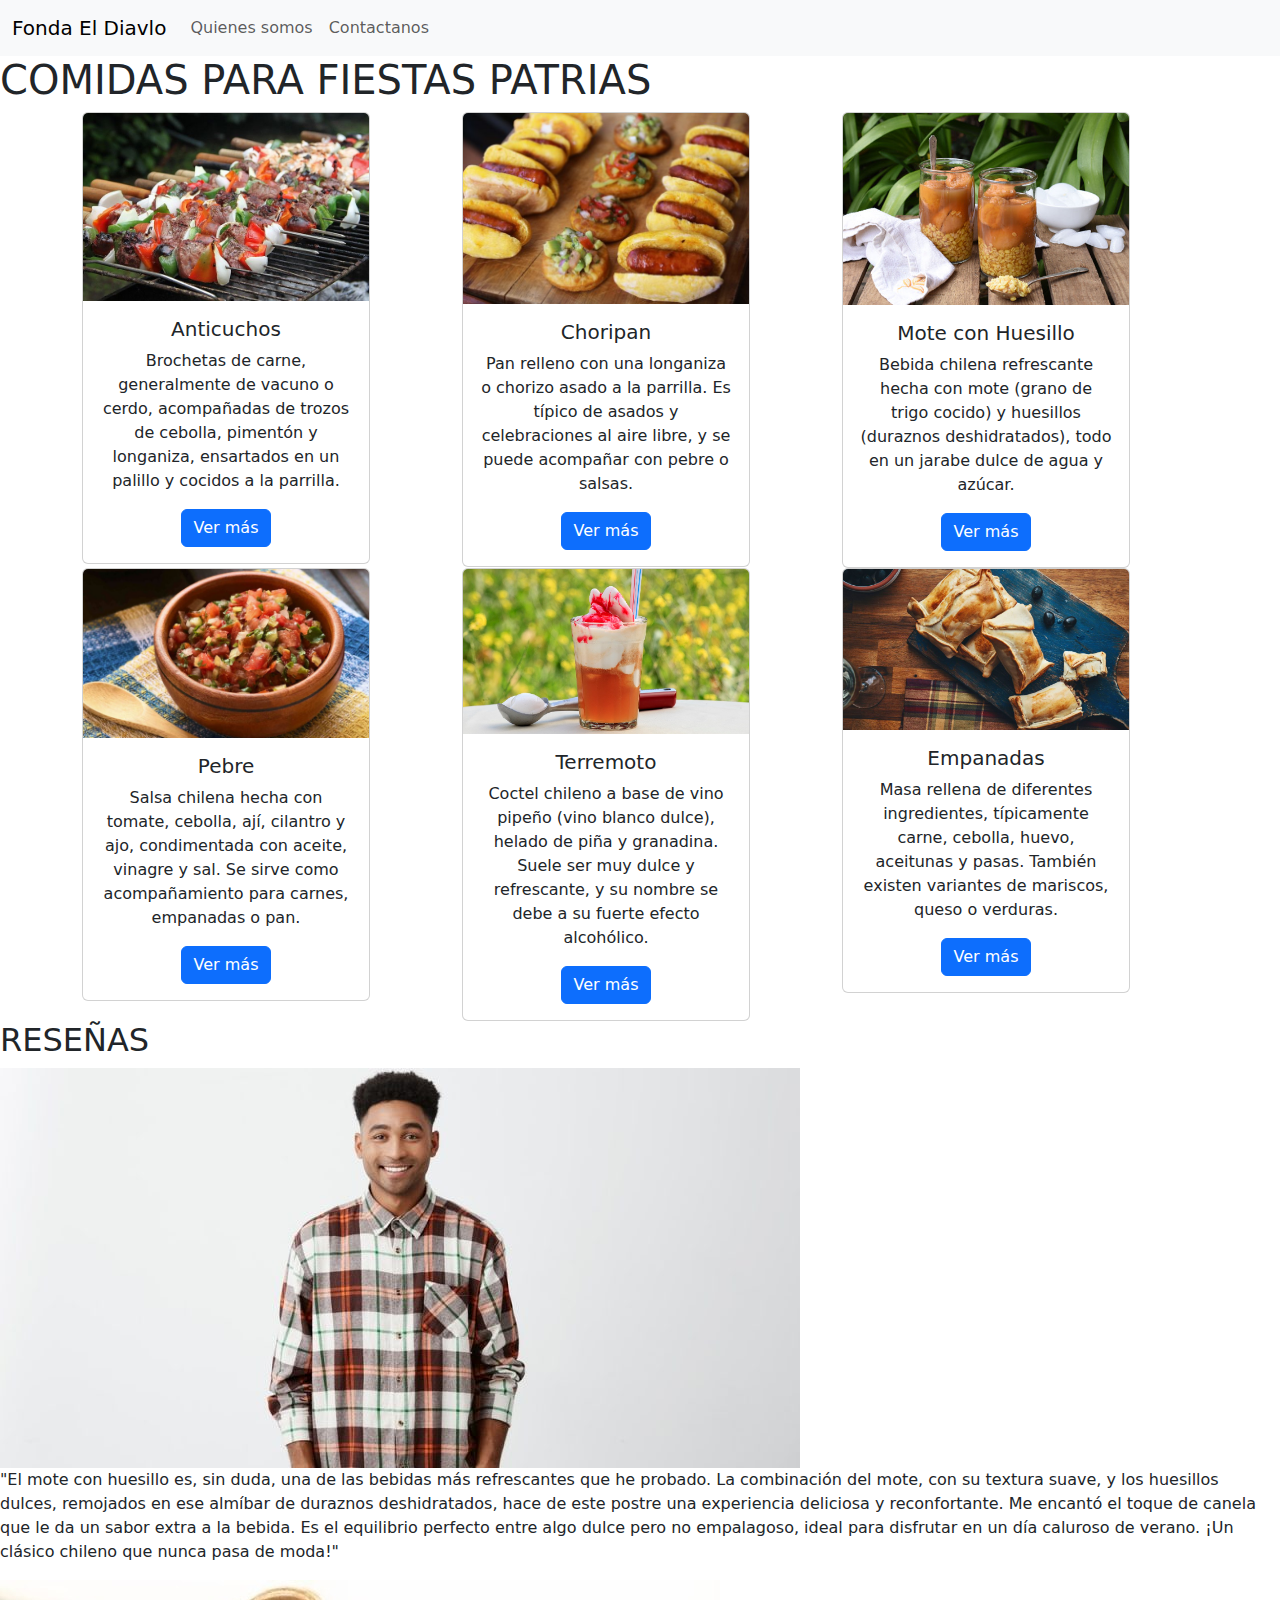
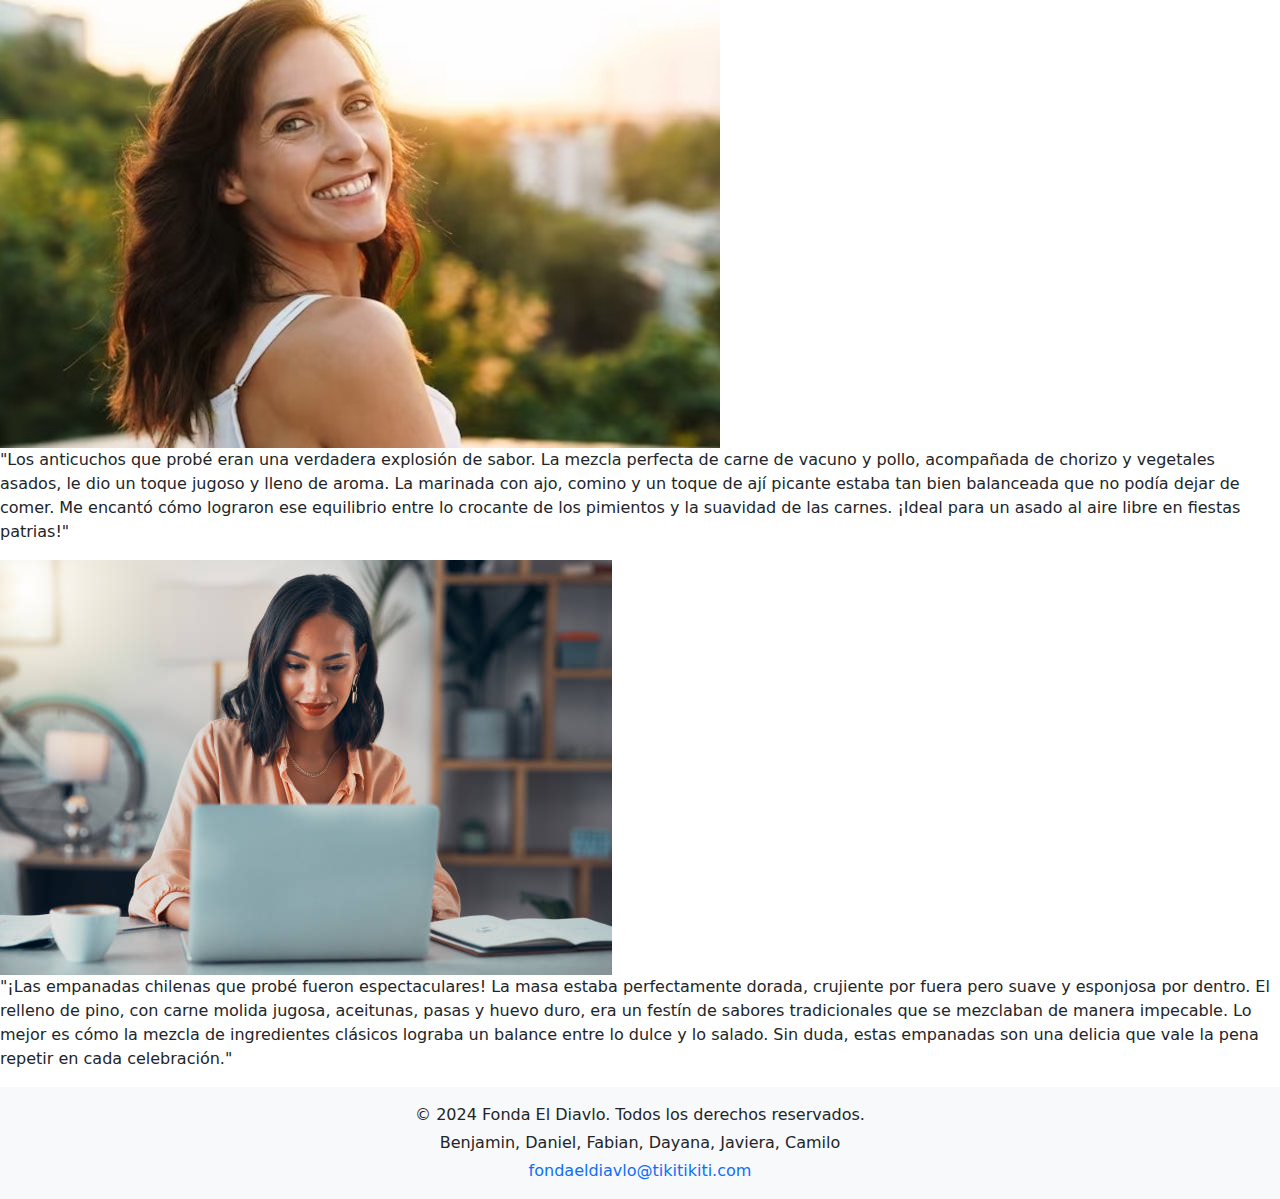
==== pages/index.html @ 04cc39ce "commit fabi Merge branch 'main' of https://github.com/fabianvenegas/NOMBRE-DE-PRUEBA" ====
<!DOCTYPE html>
<html lang="en">

<head>
    <meta charset="UTF-8">
    <meta name="viewport" content="width=device-width, initial-scale=1.0">
    
    <title>Fonda El Diavlo</title>
    <link rel="icon" href="../img/favicon-chile.jpg" type="image/x-icon">
    <link href="https://cdn.jsdelivr.net/npm/bootstrap@5.3.3/dist/css/bootstrap.min.css" rel="stylesheet" integrity="sha384-QWTKZyjpPEjISv5WaRU9OFeRpok6YctnYmDr5pNlyT2bRjXh0JMhjY6hW+ALEwIH" crossorigin="anonymous">
</head>

<body>
    <div id="header"></div>
    <main>
    <h1>COMIDAS PARA FIESTAS PATRIAS</h1>
    <div class="container text-center">
    <div class="row">
        <div class="col">
            <div class="card" style="width: 18rem;">
                <img src="../img/Receta-anticuchos.jpg" class="card-img-top" alt="...">
                <div class="card-body">
                  <h5 class="card-title">Anticuchos</h5>
                  <p class="card-text">Brochetas de carne, generalmente de vacuno o cerdo, acompañadas de trozos de cebolla, pimentón y longaniza, ensartados en un palillo y cocidos a la parrilla.</p>
                  <a href="#" class="btn btn-primary">Ver más</a>
                </div>
              </div>
        </div>
        <div class="col">
            <div class="card" style="width: 18rem;">
                <img src="../img/receta-choripan.jpg" class="card-img-top" alt="...">
                <div class="card-body">
                  <h5 class="card-title">Choripan</h5>
                  <p class="card-text">Pan relleno con una longaniza o chorizo asado a la parrilla. Es típico de asados y celebraciones al aire libre, y se puede acompañar con pebre o salsas.</p>
                  <a href="#" class="btn btn-primary">Ver más</a>
                </div>
              </div>
        </div>
        <div class="col">
            <div class="card" style="width: 18rem;">
                <img src="../img/receta-mote.jpg" class="card-img-top" alt="...">
                <div class="card-body">
                  <h5 class="card-title">Mote con Huesillo</h5>
                  <p class="card-text">Bebida chilena refrescante hecha con mote (grano de trigo cocido) y huesillos (duraznos deshidratados), todo en un jarabe dulce de agua y azúcar.</p>
                  <a href="#" class="btn btn-primary">Ver más</a>
                </div>
              </div>
        </div>
      </div>
    <div class="row">
        <div class="col">
            <div class="card" style="width: 18rem;">
                <img src="../img/receta-pebre.png" class="card-img-top" alt="...">
                <div class="card-body">
                  <h5 class="card-title">Pebre</h5>
                  <p class="card-text">Salsa chilena hecha con tomate, cebolla, ají, cilantro y ajo, condimentada con aceite, vinagre y sal. Se sirve como acompañamiento para carnes, empanadas o pan.</p>
                  <a href="#" class="btn btn-primary">Ver más</a>
                </div>
              </div>
        </div>
        <div class="col">
            <div class="card" style="width: 18rem;">
                <img src="../img/receta-terremoto.jpg" class="card-img-top" alt="...">
                <div class="card-body">
                  <h5 class="card-title">Terremoto</h5>
                  <p class="card-text">Coctel chileno a base de vino pipeño (vino blanco dulce), helado de piña y granadina. Suele ser muy dulce y refrescante, y su nombre se debe a su fuerte efecto alcohólico.</p>
                  <a href="#" class="btn btn-primary">Ver más</a>
                </div>
              </div>
        </div>
        <div class="col">
            <div class="card" style="width: 18rem;">
                <img src="../img/receta-empanadas.jpg" class="card-img-top" alt="...">
                <div class="card-body">
                  <h5 class="card-title">Empanadas</h5>
                  <p class="card-text">Masa rellena de diferentes ingredientes, típicamente carne, cebolla, huevo, aceitunas y pasas. También existen variantes de mariscos, queso o verduras.</p>
                  <a href="#" class="btn btn-primary">Ver más</a>
                </div>
              </div>
        </div>
      </div>
    </div>
    <h2>RESEÑAS</h2>
    <section class="resenas">
        <div class="resena-cliente">
            <div class="foto-cliente">
                <img src="../img/persona-1.jpg" alt="foto de alguien">
            </div>
            <div class="texto-cliente">
                <p>"El mote con huesillo es, sin duda, una de las bebidas más refrescantes que he probado. La combinación del mote, con su textura suave, y los huesillos dulces, remojados en ese almíbar de duraznos deshidratados, hace de este postre una experiencia deliciosa y reconfortante. Me encantó el toque de canela que le da un sabor extra a la bebida. Es el equilibrio perfecto entre algo dulce pero no empalagoso, ideal para disfrutar en un día caluroso de verano. ¡Un clásico chileno que nunca pasa de moda!"</p>
            </div>
        </div>
        <div class="resena-cliente">
            <div class="foto-cliente"><img src="../img/persona-2.jpg" alt="foto de alguien"></div>
            <div class="texto-cliente">
                <p>"Los anticuchos que probé eran una verdadera explosión de sabor. La mezcla perfecta de carne de vacuno y pollo, acompañada de chorizo y vegetales asados, le dio un toque jugoso y lleno de aroma. La marinada con ajo, comino y un toque de ají picante estaba tan bien balanceada que no podía dejar de comer. Me encantó cómo lograron ese equilibrio entre lo crocante de los pimientos y la suavidad de las carnes. ¡Ideal para un asado al aire libre en fiestas patrias!"</p>
            </div>
        </div>
        <div class="resena-cliente">
            <div class="foto-cliente"><img src="../img/persona-3.jpg" alt="foto de alguien"></div>
            <div class="texto-cliente">
                <p>"¡Las empanadas chilenas que probé fueron espectaculares! La masa estaba perfectamente dorada, crujiente por fuera pero suave y esponjosa por dentro. El relleno de pino, con carne molida jugosa, aceitunas, pasas y huevo duro, era un festín de sabores tradicionales que se mezclaban de manera impecable. Lo mejor es cómo la mezcla de ingredientes clásicos lograba un balance entre lo dulce y lo salado. Sin duda, estas empanadas son una delicia que vale la pena repetir en cada celebración."</p>
            </div>
        </div>


    </section>
    </main>
    <div id="footer"></div>
    <script src="../js/components.js"></script>
    <script src="../js/script.js"></script>
    <script src="https://cdn.jsdelivr.net/npm/bootstrap@5.3.3/dist/js/bootstrap.bundle.min.js" integrity="sha384-YvpcrYf0tY3lHB60NNkmXc5s9fDVZLESaAA55NDzOxhy9GkcIdslK1eN7N6jIeHz" crossorigin="anonymous"></script>
</body>

</html>
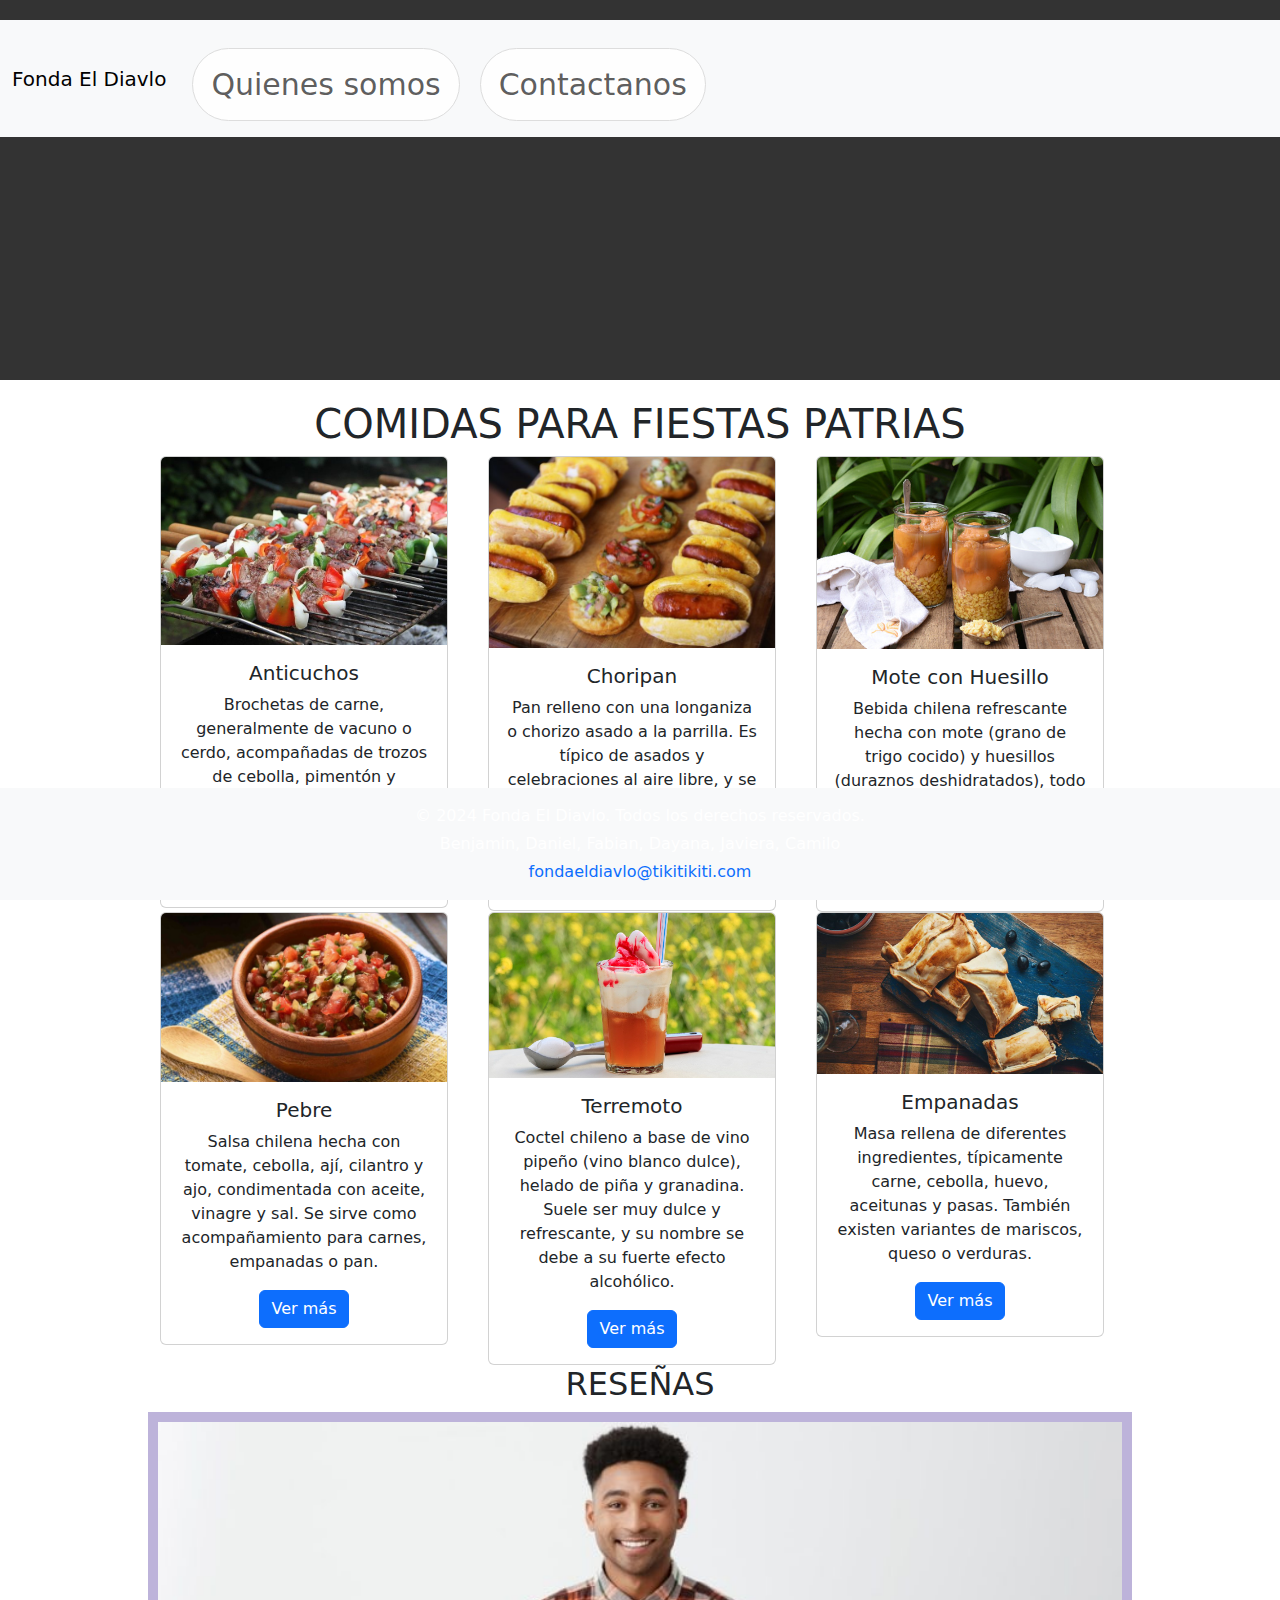
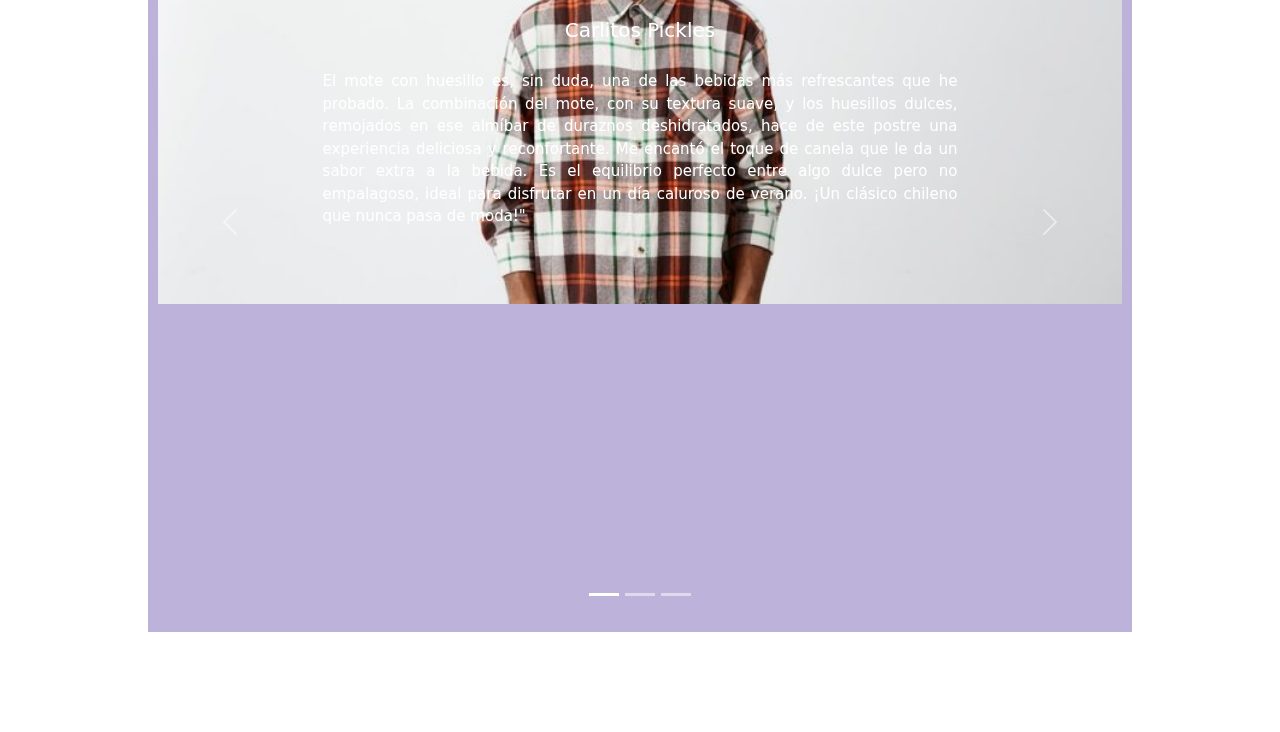
==== commit 736d015e: "se agrega carusel" ====
--- a/pages/index.html
+++ b/pages/index.html
@@ -4,7 +4,7 @@
 <head>
     <meta charset="UTF-8">
     <meta name="viewport" content="width=device-width, initial-scale=1.0">
-    
+    <link rel="stylesheet" href="../css/styles.css">
     <title>Fonda El Diavlo</title>
     <link rel="icon" href="../img/favicon-chile.jpg" type="image/x-icon">
     <link href="https://cdn.jsdelivr.net/npm/bootstrap@5.3.3/dist/css/bootstrap.min.css" rel="stylesheet" integrity="sha384-QWTKZyjpPEjISv5WaRU9OFeRpok6YctnYmDr5pNlyT2bRjXh0JMhjY6hW+ALEwIH" crossorigin="anonymous">
@@ -82,29 +82,45 @@
     </div>
     <h2>RESEÑAS</h2>
     <section class="resenas">
-        <div class="resena-cliente">
-            <div class="foto-cliente">
-                <img src="../img/persona-1.jpg" alt="foto de alguien">
+        <div id="carouselExampleCaptions" class="carousel slide">
+            <div class="carousel-indicators">
+              <button type="button" data-bs-target="#carouselExampleCaptions" data-bs-slide-to="0" class="active" aria-current="true" aria-label="Slide 1"></button>
+              <button type="button" data-bs-target="#carouselExampleCaptions" data-bs-slide-to="1" aria-label="Slide 2"></button>
+              <button type="button" data-bs-target="#carouselExampleCaptions" data-bs-slide-to="2" aria-label="Slide 3"></button>
             </div>
-            <div class="texto-cliente">
-                <p>"El mote con huesillo es, sin duda, una de las bebidas más refrescantes que he probado. La combinación del mote, con su textura suave, y los huesillos dulces, remojados en ese almíbar de duraznos deshidratados, hace de este postre una experiencia deliciosa y reconfortante. Me encantó el toque de canela que le da un sabor extra a la bebida. Es el equilibrio perfecto entre algo dulce pero no empalagoso, ideal para disfrutar en un día caluroso de verano. ¡Un clásico chileno que nunca pasa de moda!"</p>
+            <div class="carousel-inner">
+              <div class="carousel-item active">
+                <img src="../img/persona-1.jpg" class="d-block w-100" alt="...">
+                <div class="carousel-caption d-none d-md-block">
+                  <h5>Carlitos Pickles</h5>
+                  <p>El mote con huesillo es, sin duda, una de las bebidas más refrescantes que he probado. La combinación del mote, con su textura suave, y los huesillos dulces, remojados en ese almíbar de duraznos deshidratados, hace de este postre una experiencia deliciosa y reconfortante. Me encantó el toque de canela que le da un sabor extra a la bebida. Es el equilibrio perfecto entre algo dulce pero no empalagoso, ideal para disfrutar en un día caluroso de verano. ¡Un clásico chileno que nunca pasa de moda!"</p>
+                </div>
+              </div>
+              <div class="carousel-item">
+                <img src="../img/persona-2.jpg" class="d-block w-100" alt="...">
+                <div class="carousel-caption d-none d-md-block">
+                  <h5>Carlita</h5>
+                  <p>"Los anticuchos que probé eran una verdadera explosión de sabor. La mezcla perfecta de carne de vacuno y pollo, acompañada de chorizo y vegetales asados, le dio un toque jugoso y lleno de aroma. La marinada con ajo, comino y un toque de ají picante estaba tan bien balanceada que no podía dejar de comer. Me encantó cómo lograron ese equilibrio entre lo crocante de los pimientos y la suavidad de las carnes. ¡Ideal para un asado al aire libre en fiestas patrias!"</p>
+                </div>
+              </div>
+              <div class="carousel-item">
+                <img src="../img/persona-3.jpg" class="d-block w-100" alt="...">
+                <div class="carousel-caption d-none d-md-block">
+                  <h5>Katiuska</h5>
+                  <p>"¡Las empanadas chilenas que probé fueron espectaculares! La masa estaba perfectamente dorada, crujiente por fuera pero suave y esponjosa por dentro. El relleno de pino, con carne molida jugosa, aceitunas, pasas y huevo duro, era un festín de sabores tradicionales que se mezclaban de manera impecable. Lo mejor es cómo la mezcla de ingredientes clásicos lograba un balance entre lo dulce y lo salado. Sin duda, estas empanadas son una delicia que vale la pena repetir en cada celebración."</p>
+                </div>
+              </div>
             </div>
-        </div>
-        <div class="resena-cliente">
-            <div class="foto-cliente"><img src="../img/persona-2.jpg" alt="foto de alguien"></div>
-            <div class="texto-cliente">
-                <p>"Los anticuchos que probé eran una verdadera explosión de sabor. La mezcla perfecta de carne de vacuno y pollo, acompañada de chorizo y vegetales asados, le dio un toque jugoso y lleno de aroma. La marinada con ajo, comino y un toque de ají picante estaba tan bien balanceada que no podía dejar de comer. Me encantó cómo lograron ese equilibrio entre lo crocante de los pimientos y la suavidad de las carnes. ¡Ideal para un asado al aire libre en fiestas patrias!"</p>
-            </div>
-        </div>
-        <div class="resena-cliente">
-            <div class="foto-cliente"><img src="../img/persona-3.jpg" alt="foto de alguien"></div>
-            <div class="texto-cliente">
-                <p>"¡Las empanadas chilenas que probé fueron espectaculares! La masa estaba perfectamente dorada, crujiente por fuera pero suave y esponjosa por dentro. El relleno de pino, con carne molida jugosa, aceitunas, pasas y huevo duro, era un festín de sabores tradicionales que se mezclaban de manera impecable. Lo mejor es cómo la mezcla de ingredientes clásicos lograba un balance entre lo dulce y lo salado. Sin duda, estas empanadas son una delicia que vale la pena repetir en cada celebración."</p>
-            </div>
-        </div>
-
-
-    </section>
+            <button class="carousel-control-prev" type="button" data-bs-target="#carouselExampleCaptions" data-bs-slide="prev">
+              <span class="carousel-control-prev-icon" aria-hidden="true"></span>
+              <span class="visually-hidden">Previous</span>
+            </button>
+            <button class="carousel-control-next" type="button" data-bs-target="#carouselExampleCaptions" data-bs-slide="next">
+              <span class="carousel-control-next-icon" aria-hidden="true"></span>
+              <span class="visually-hidden">Next</span>
+            </button>
+          </div>
+        </section>
     </main>
     <div id="footer"></div>
     <script src="../js/components.js"></script>
--- a/css/styles.css
+++ b/css/styles.css
@@ -0,0 +1,274 @@
+body {
+  font-family: Arial, sans-serif;
+  margin: 0;
+  padding: 0;
+}
+
+header {
+  text-align: center;
+  padding: 50px 0;
+  background-image: url('https://radio.uchile.cl/wp-content/uploads/2021/08/0858deef-fonda-parque-ohiggins-aton.jpg');
+  background-size: cover;
+  background-position: top;
+  color: #fff;
+  height: 40vh;
+  overflow: hidden;
+}
+
+#cta h1 {
+  font-size: 4em;
+  margin: 0;
+  margin-top: 10px;
+  text-shadow: 2px 2px 2px #00000072;
+}
+
+#cta h1 span {
+  color: #007BFF;
+}
+
+section {
+  padding: 10px 10px;
+  text-align: center;
+}
+
+button {
+  padding: 10px 20px;
+  font-size: 1em;
+  background-color: #007BFF;
+  color: #fff;
+  border: none;
+  cursor: pointer;
+}
+
+section#form {
+  background-color: #6abae2b4;
+}
+
+form {
+  margin: 0 auto;
+  max-width: 350px;
+  text-align: left;
+  margin-bottom: 100px;
+}
+
+form label {
+  display: block;
+  margin-bottom: 5px;
+}
+
+form input,
+form textarea {
+  width: 100%;
+  padding: 10px;
+  margin-bottom: 10px;
+  border: 4px solid #ccc;
+  border-radius: 5px;
+}
+
+form button {
+  width: 50%;
+  margin-left: 25%;
+}
+
+footer {
+  text-align: center;
+  background-color: #5c1717;
+  color: #fff;
+  padding: 10px 0;
+  position: fixed;
+  bottom: 0;
+  width: 100%;
+}
+
+h2 {
+  color: brown;
+}
+
+/* ESTILOS DE PA PAGINA PRINCIPAL */
+h1 , h2 {
+  margin: 30px;
+  text-align: center;
+}
+
+
+
+
+.recetas button {
+	box-shadow: 0px 0px 0px 2px #9fb4f2;
+	background:linear-gradient(to bottom, #7892c2 5%, #476e9e 100%);
+	background-color:#7892c2;
+	border-radius:10px;
+	border:1px solid #4e6096;
+	display:inline-block;
+	cursor:pointer;
+	color:#ffffff;
+	font-family:Arial;
+	font-size:19px;
+	padding:12px 37px;
+	text-decoration:none;
+	text-shadow:0px 1px 0px #283966;
+  margin: 30px;
+}
+.recetas button:hover {
+	background:linear-gradient(to bottom, #476e9e 5%, #7892c2 100%);
+	background-color:#476e9e;
+}
+.recetas button:active {
+	position:relative;
+	top:1px;
+}
+.recetas button:hover {
+  background-color: rgb(104, 121, 218);
+}
+/* ESTILOS RESEÑAS */
+.resenas{
+  display: flexbox;
+  flex-direction: column;
+  margin: 0 auto;
+  width: 100%;
+}
+.resena-cliente{
+  display: flex;
+  align-items: center;
+  background-color: rgb(245, 245, 245);
+  margin: 40px;
+  border-radius: 30px;
+}
+.foto-cliente img{
+  width: 150px;
+  height: 150px;
+  border-radius: 50%;
+  margin: 20px;
+  object-fit: cover;
+  object-position: center;
+}
+section {
+  background-color: rgba(37, 3, 131, 0.3)
+
+}
+section p {
+  font-size: 15px;
+  padding: 20px;
+  text-align: justify;
+}
+
+
+html, body {
+  font-family: Arial, Helvetica, sans-serif;
+}
+
+header {
+  background-color: #333;
+  color: #fff;
+  padding: 10px 0;
+}
+
+nav ul {
+  margin-top: 12px;
+    padding: 8px 16px;
+    display: flex; 
+    justify-content: center; 
+    list-style-type: none; 
+
+}
+
+nav ul li {
+  margin: 0 10px; 
+  border-radius: 50px; 
+  padding: 5px 10px; 
+  background-color: rgba(255, 255, 255, .8);
+  font-size: 30px; 
+  cursor: pointer;
+  
+}
+
+nav ul li a {
+  text-decoration: none;
+  font-size: 30px;
+  transition: color 0.3s ease;
+  font-weight: 200;
+  color: black;
+}
+
+nav ul li a:hover {
+  color: #f20a0a;
+}
+
+#header {
+  background-color: #333;
+  color: #fff;
+  padding: 10px 0;
+  text-align: center;
+}
+
+#header h1 {
+  margin: 0;
+}
+
+main {
+  padding: 20px;
+  max-width: 80%;
+  margin: 0 auto;
+  padding-bottom: 100px;
+}
+
+h1, h2 {
+  color: #333;
+}
+
+h1 {
+  font-size: 2em;
+  margin-bottom: 20px;
+}
+
+h2 {
+  font-size: 1.5em;
+  margin-bottom: 15px;
+}
+
+p {
+  margin-bottom: 20px;
+}
+
+ul {
+  list-style: none;
+  padding-left: 0;
+}
+
+ul li {
+  background-color: #f4f4f4;
+  border: 1px solid #ddd;
+  margin-bottom: 10px;
+  padding: 10px;
+}
+
+#footer {
+  background-color: #333;
+  color: #fff;
+  padding: 10px 0;
+  text-align: center;
+  position: fixed;
+  width: 100%;
+  bottom: 0;
+  height: 30px;
+}
+
+#footer p {
+  margin: 0;
+}
+
+#container-header {
+  background: url('/NOMBRE-DE-PRUEBA/img/header-img.jpg') no-repeat top center;
+  width: 100%;
+  height: 250px;
+}
+.card {
+  height: 500px;
+}
+.carousel-inner {
+  height: 800px;
+}
+.item,img {
+  height: 100% !important;
+  width: 100% !important;
+}
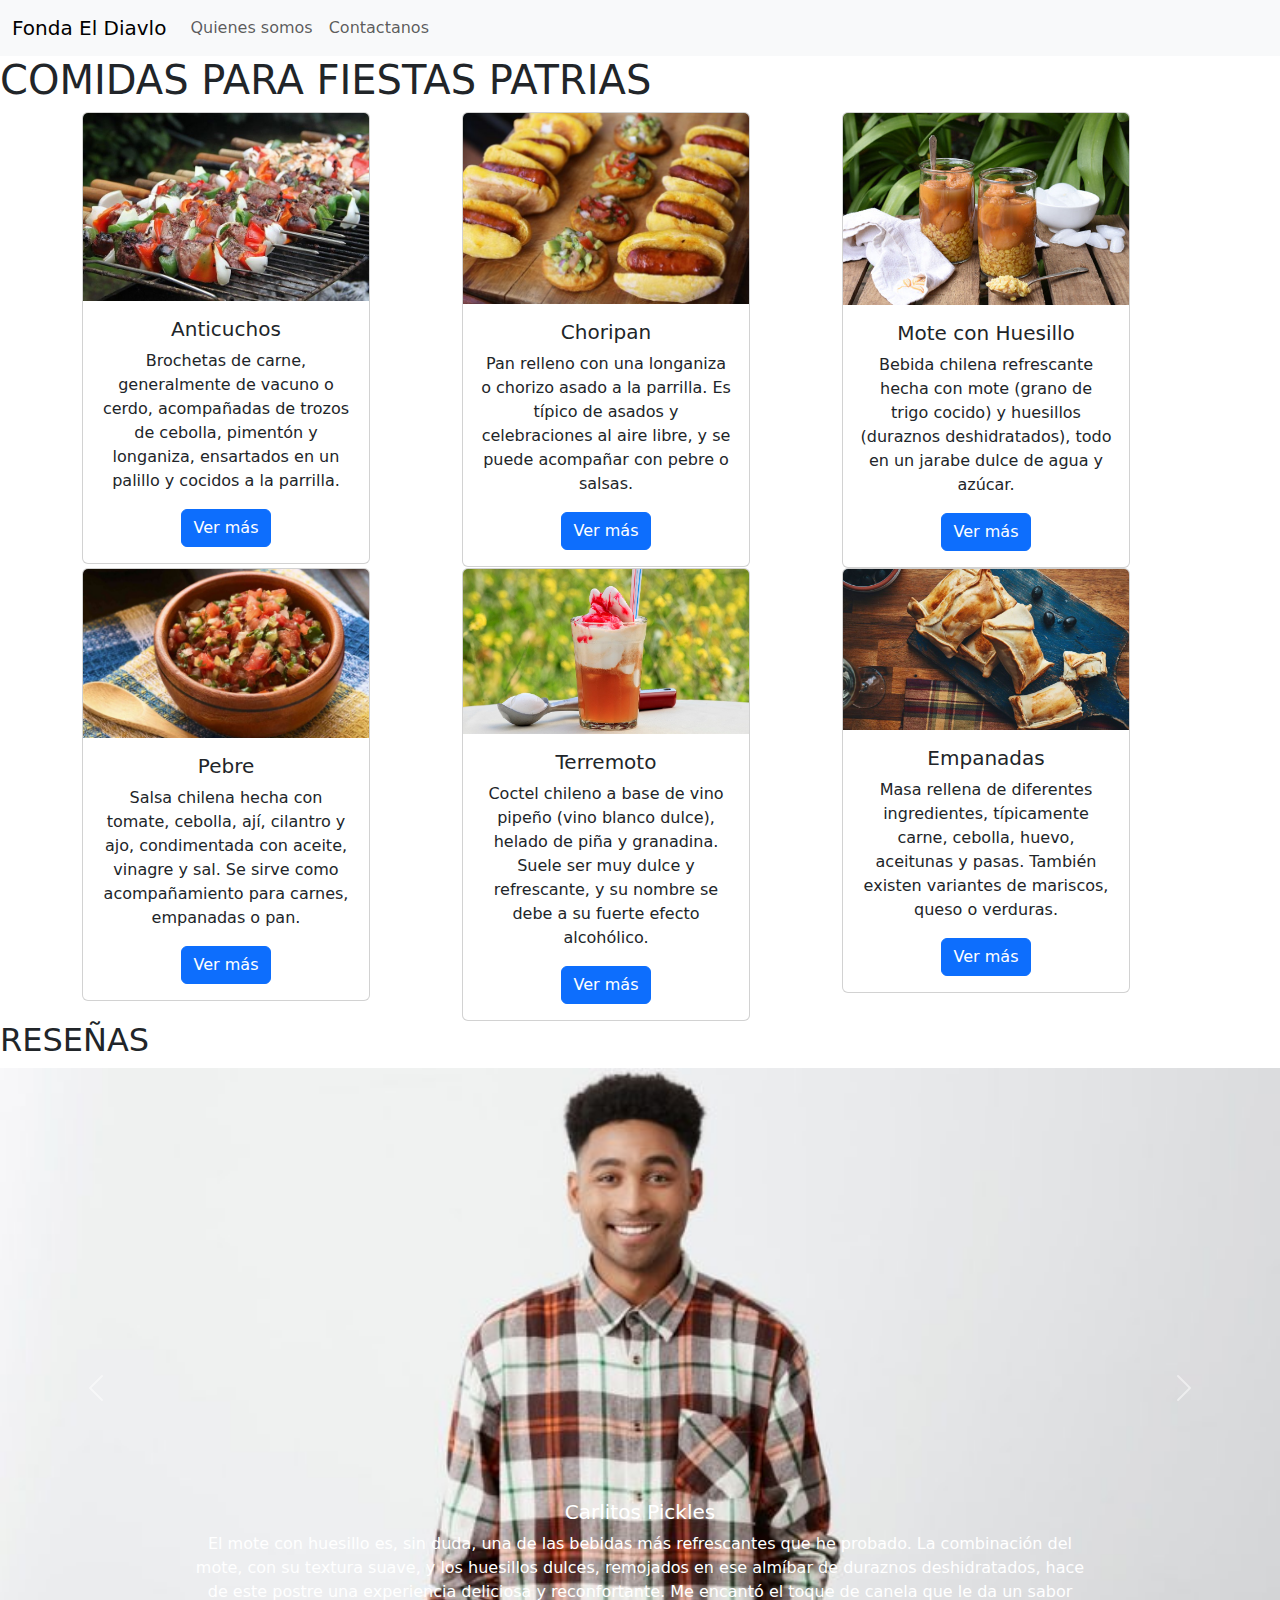
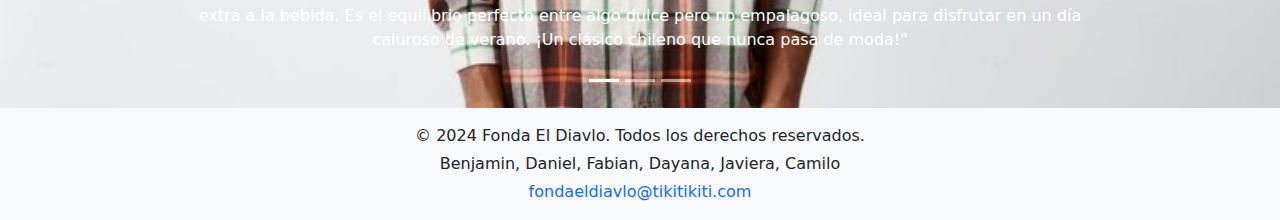
==== commit e336b006: "Merge branch 'main' of https://github.com/fabianvenegas/NOMBRE-DE-PRUEBA" ====
--- a/pages/index.html
+++ b/pages/index.html
@@ -4,7 +4,7 @@
 <head>
     <meta charset="UTF-8">
     <meta name="viewport" content="width=device-width, initial-scale=1.0">
-    <link rel="stylesheet" href="../css/styles.css">
+    
     <title>Fonda El Diavlo</title>
     <link rel="icon" href="../img/favicon-chile.jpg" type="image/x-icon">
     <link href="https://cdn.jsdelivr.net/npm/bootstrap@5.3.3/dist/css/bootstrap.min.css" rel="stylesheet" integrity="sha384-QWTKZyjpPEjISv5WaRU9OFeRpok6YctnYmDr5pNlyT2bRjXh0JMhjY6hW+ALEwIH" crossorigin="anonymous">
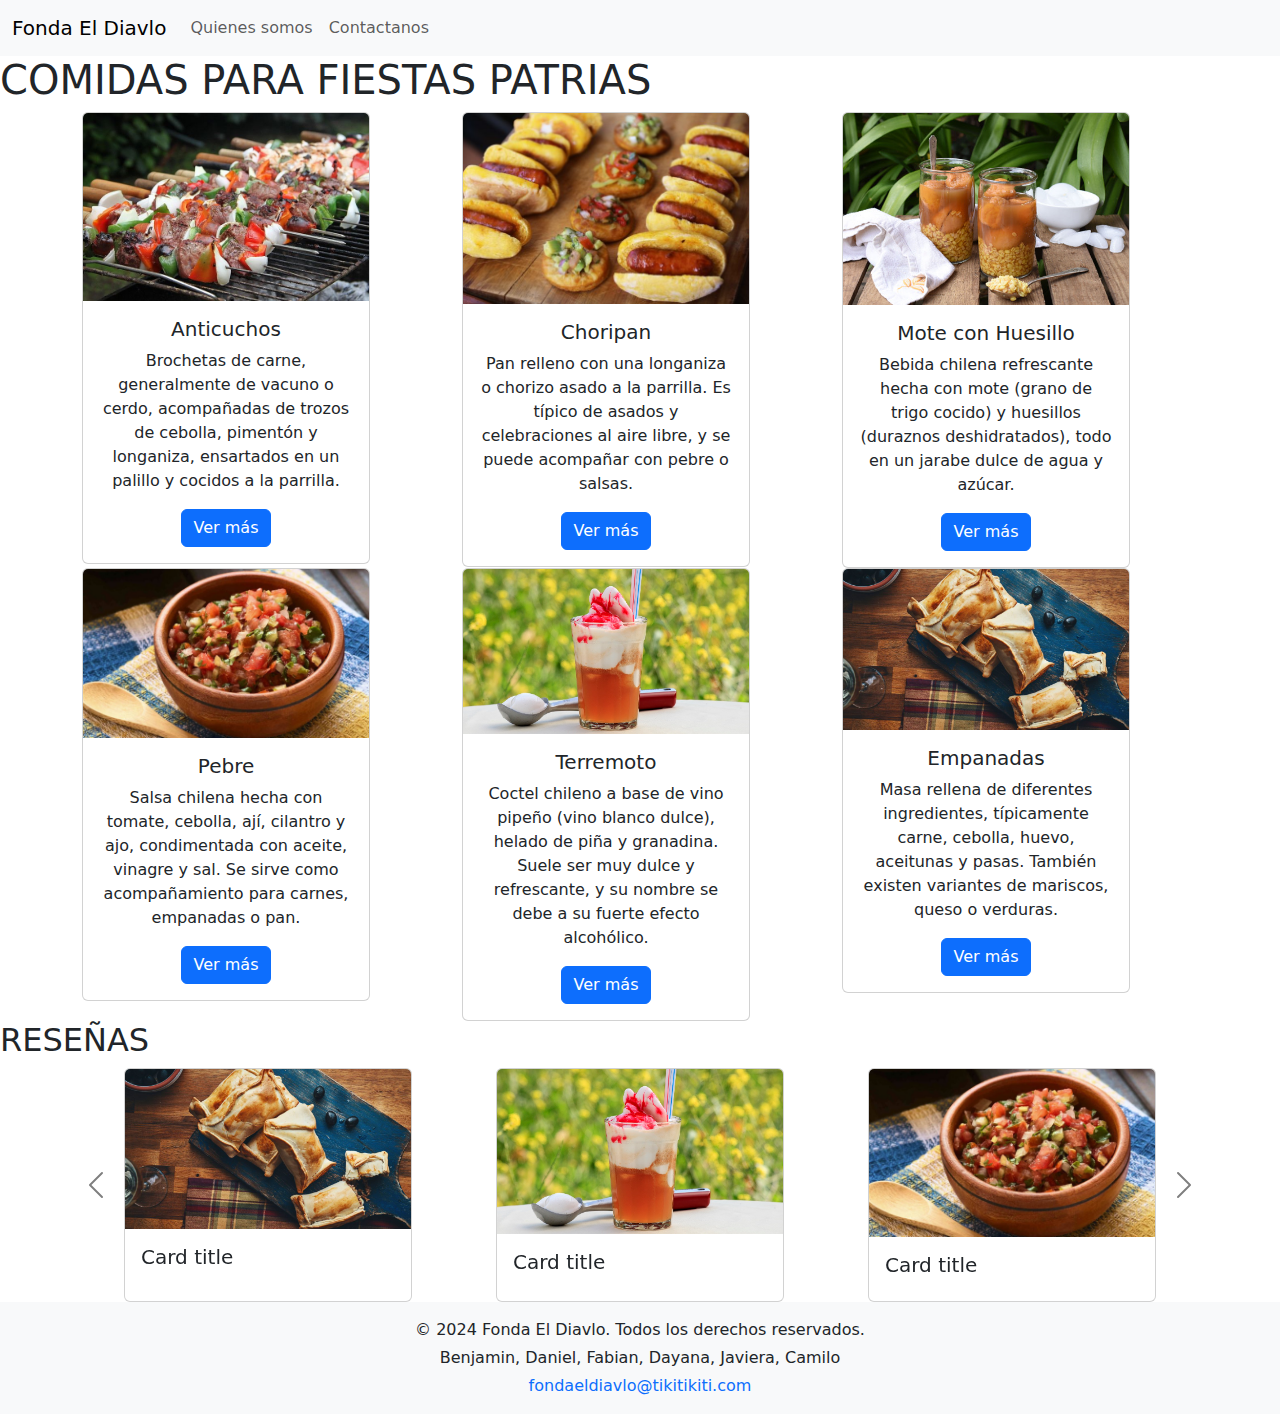
==== commit 46a2fdf5: "carrusel reseñas html" ====
--- a/pages/index.html
+++ b/pages/index.html
@@ -81,7 +81,91 @@
       </div>
     </div>
     <h2>RESEÑAS</h2>
-    <section class="resenas">
+    <div id="carouselExampleControls" class="carousel carousel-dark slide" data-bs-ride="carousel">
+        <div class="carousel-inner">
+          <div class="carousel-item active">
+            <div class="card-wrapper container-sm d-flex  justify-content-around">
+            <div class="card  " style="width: 18rem;">
+        <img src="../img/receta-empanadas.jpg" class="card-img-top" alt="...">
+        <div class="card-body">
+          <h5 class="card-title">Card title</h5>
+          
+        </div>
+      </div><div class="card" style="width: 18rem;">
+        <img src="../img/receta-terremoto.jpg" class="card-img-top" alt="...">
+        <div class="card-body">
+          <h5 class="card-title">Card title</h5>
+          
+        </div>
+              </div>
+              <div class="card" style="width: 18rem;">
+        <img src="../img/receta-pebre.png" class="card-img-top" alt="...">
+        <div class="card-body">
+          <h5 class="card-title">Card title</h5>
+          
+        </div>
+      </div>
+      </div>
+          </div>
+          <div class="carousel-item">
+            <div class="card-wrapper container-sm d-flex   justify-content-around">
+            <div class="card  " style="width: 18rem;">
+        <img src="../img/receta-mote.jpg" class="card-img-top" alt="...">
+        <div class="card-body">
+          <h5 class="card-title">Card title</h5>
+          
+        </div>
+      </div><div class="card" style="width: 18rem;">
+        <img src="../img/receta-choripan.jpg" class="card-img-top" alt="...">
+        <div class="card-body">
+          <h5 class="card-title">Card title</h5>
+          
+        </div>
+              </div>
+              <div class="card" style="width: 18rem;">
+        <img src="../img/Receta-anticuchos.jpg" class="card-img-top" alt="...">
+        <div class="card-body">
+          <h5 class="card-title">Card title</h5>
+          
+        </div>
+      </div>
+          </div>
+          </div>
+          <div class="carousel-item">
+            <div class="card-wrapper container-sm d-flex  justify-content-around">
+            <div class="card " style="width: 18rem;">
+        <img src="../img/persona-1.jpg" class="card-img-top foto-cliente" alt="...">
+        <div class="card-body">
+          <h5 class="card-title">Card title</h5>
+          
+        </div>
+      </div>
+              <div class="card" style="width: 18rem;">
+        <img src="../img/persona-2.jpg" class="card-img-top" alt="...">
+        <div class="card-body">
+          <h5 class="card-title">Card title</h5>
+          
+        </div>
+              </div>
+              <div class="card" style="width: 18rem;">
+        <img src="../img/persona-3.jpg" class="card-img-top" alt="...">
+        <div class="card-body">
+          <h5 class="card-title">Card title</h5>
+          
+        </div>
+      </div>
+          </div>
+        </div>
+        <button class="carousel-control-prev" type="button" data-bs-target="#carouselExampleControls" data-bs-slide="prev">
+          <span class="carousel-control-prev-icon" aria-hidden="true"></span>
+          <span class="visually-hidden">Previous</span>
+        </button>
+        <button class="carousel-control-next" type="button" data-bs-target="#carouselExampleControls" data-bs-slide="next">
+          <span class="carousel-control-next-icon" aria-hidden="true"></span>
+          <span class="visually-hidden">Next</span>
+        </button>
+      </div>
+    <!-- <section class="resenas">
         <div id="carouselExampleCaptions" class="carousel slide">
             <div class="carousel-indicators">
               <button type="button" data-bs-target="#carouselExampleCaptions" data-bs-slide-to="0" class="active" aria-current="true" aria-label="Slide 1"></button>
@@ -120,7 +204,7 @@
               <span class="visually-hidden">Next</span>
             </button>
           </div>
-        </section>
+        </section> -->
     </main>
     <div id="footer"></div>
     <script src="../js/components.js"></script>
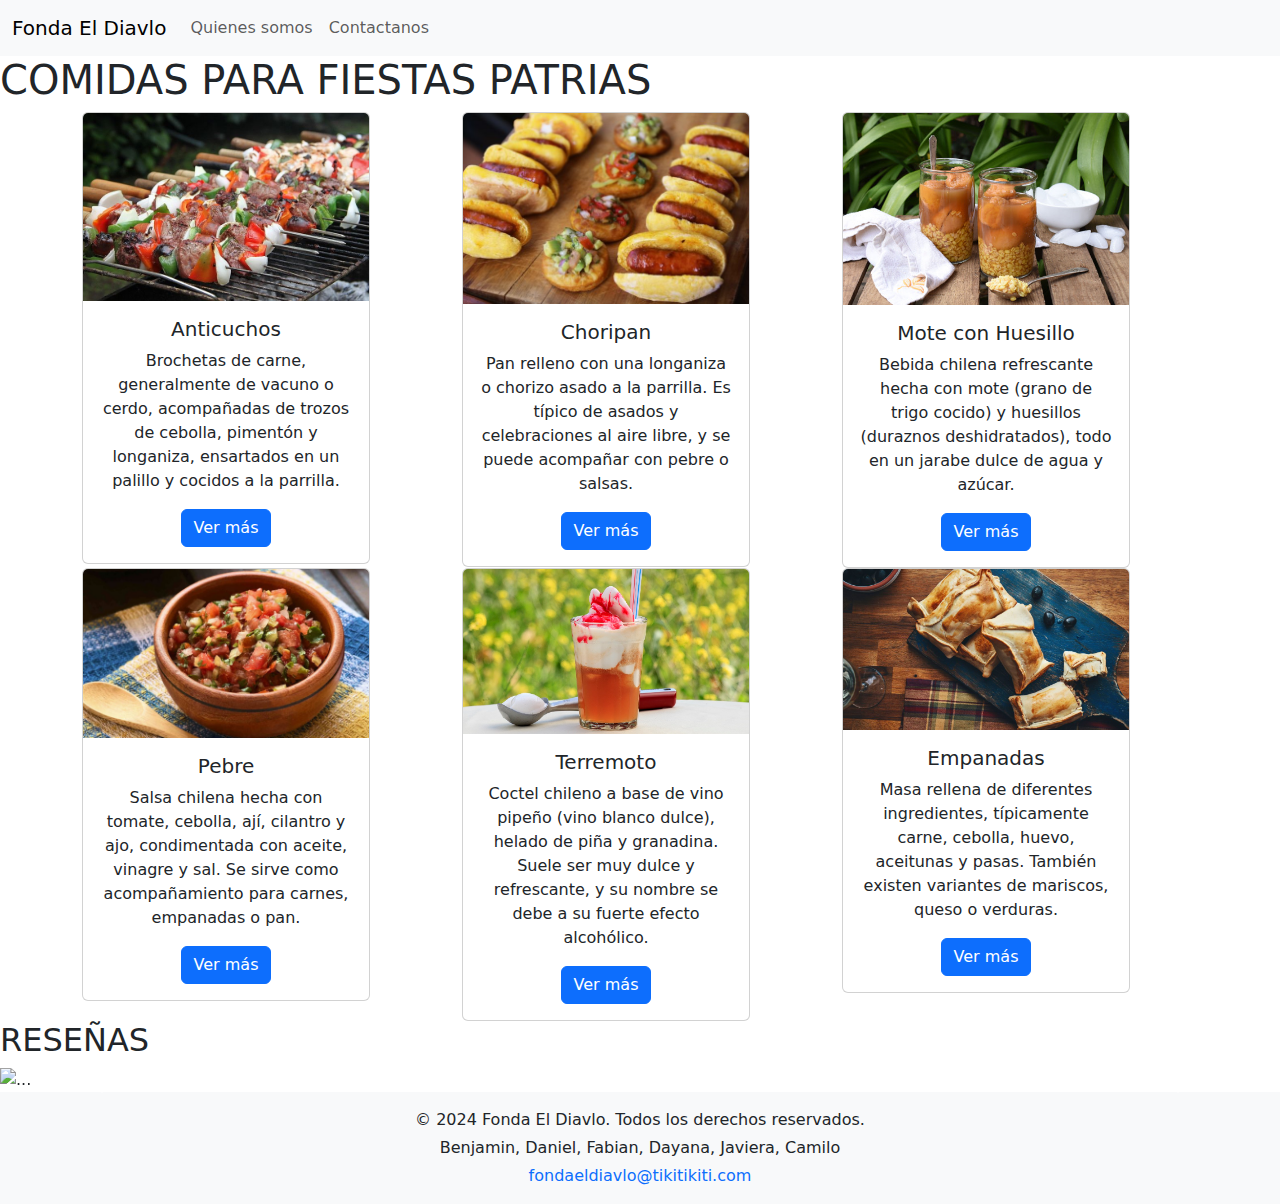
==== commit f768698d: "prueba de imagenes" ====
--- a/pages/index.html
+++ b/pages/index.html
@@ -81,91 +81,7 @@
       </div>
     </div>
     <h2>RESEÑAS</h2>
-    <div id="carouselExampleControls" class="carousel carousel-dark slide" data-bs-ride="carousel">
-        <div class="carousel-inner">
-          <div class="carousel-item active">
-            <div class="card-wrapper container-sm d-flex  justify-content-around">
-            <div class="card  " style="width: 18rem;">
-        <img src="../img/receta-empanadas.jpg" class="card-img-top" alt="...">
-        <div class="card-body">
-          <h5 class="card-title">Card title</h5>
-          
-        </div>
-      </div><div class="card" style="width: 18rem;">
-        <img src="../img/receta-terremoto.jpg" class="card-img-top" alt="...">
-        <div class="card-body">
-          <h5 class="card-title">Card title</h5>
-          
-        </div>
-              </div>
-              <div class="card" style="width: 18rem;">
-        <img src="../img/receta-pebre.png" class="card-img-top" alt="...">
-        <div class="card-body">
-          <h5 class="card-title">Card title</h5>
-          
-        </div>
-      </div>
-      </div>
-          </div>
-          <div class="carousel-item">
-            <div class="card-wrapper container-sm d-flex   justify-content-around">
-            <div class="card  " style="width: 18rem;">
-        <img src="../img/receta-mote.jpg" class="card-img-top" alt="...">
-        <div class="card-body">
-          <h5 class="card-title">Card title</h5>
-          
-        </div>
-      </div><div class="card" style="width: 18rem;">
-        <img src="../img/receta-choripan.jpg" class="card-img-top" alt="...">
-        <div class="card-body">
-          <h5 class="card-title">Card title</h5>
-          
-        </div>
-              </div>
-              <div class="card" style="width: 18rem;">
-        <img src="../img/Receta-anticuchos.jpg" class="card-img-top" alt="...">
-        <div class="card-body">
-          <h5 class="card-title">Card title</h5>
-          
-        </div>
-      </div>
-          </div>
-          </div>
-          <div class="carousel-item">
-            <div class="card-wrapper container-sm d-flex  justify-content-around">
-            <div class="card " style="width: 18rem;">
-        <img src="../img/persona-1.jpg" class="card-img-top foto-cliente" alt="...">
-        <div class="card-body">
-          <h5 class="card-title">Card title</h5>
-          
-        </div>
-      </div>
-              <div class="card" style="width: 18rem;">
-        <img src="../img/persona-2.jpg" class="card-img-top" alt="...">
-        <div class="card-body">
-          <h5 class="card-title">Card title</h5>
-          
-        </div>
-              </div>
-              <div class="card" style="width: 18rem;">
-        <img src="../img/persona-3.jpg" class="card-img-top" alt="...">
-        <div class="card-body">
-          <h5 class="card-title">Card title</h5>
-          
-        </div>
-      </div>
-          </div>
-        </div>
-        <button class="carousel-control-prev" type="button" data-bs-target="#carouselExampleControls" data-bs-slide="prev">
-          <span class="carousel-control-prev-icon" aria-hidden="true"></span>
-          <span class="visually-hidden">Previous</span>
-        </button>
-        <button class="carousel-control-next" type="button" data-bs-target="#carouselExampleControls" data-bs-slide="next">
-          <span class="carousel-control-next-icon" aria-hidden="true"></span>
-          <span class="visually-hidden">Next</span>
-        </button>
-      </div>
-    <!-- <section class="resenas">
+    <section class="resenas">
         <div id="carouselExampleCaptions" class="carousel slide">
             <div class="carousel-indicators">
               <button type="button" data-bs-target="#carouselExampleCaptions" data-bs-slide-to="0" class="active" aria-current="true" aria-label="Slide 1"></button>
@@ -174,7 +90,7 @@
             </div>
             <div class="carousel-inner">
               <div class="carousel-item active">
-                <img src="../img/persona-1.jpg" class="d-block w-100" alt="...">
+                <img src=".../img/persona-1.jpg" class="d-block w-100" alt="...">
                 <div class="carousel-caption d-none d-md-block">
                   <h5>Carlitos Pickles</h5>
                   <p>El mote con huesillo es, sin duda, una de las bebidas más refrescantes que he probado. La combinación del mote, con su textura suave, y los huesillos dulces, remojados en ese almíbar de duraznos deshidratados, hace de este postre una experiencia deliciosa y reconfortante. Me encantó el toque de canela que le da un sabor extra a la bebida. Es el equilibrio perfecto entre algo dulce pero no empalagoso, ideal para disfrutar en un día caluroso de verano. ¡Un clásico chileno que nunca pasa de moda!"</p>
@@ -204,7 +120,7 @@
               <span class="visually-hidden">Next</span>
             </button>
           </div>
-        </section> -->
+        </section>
     </main>
     <div id="footer"></div>
     <script src="../js/components.js"></script>
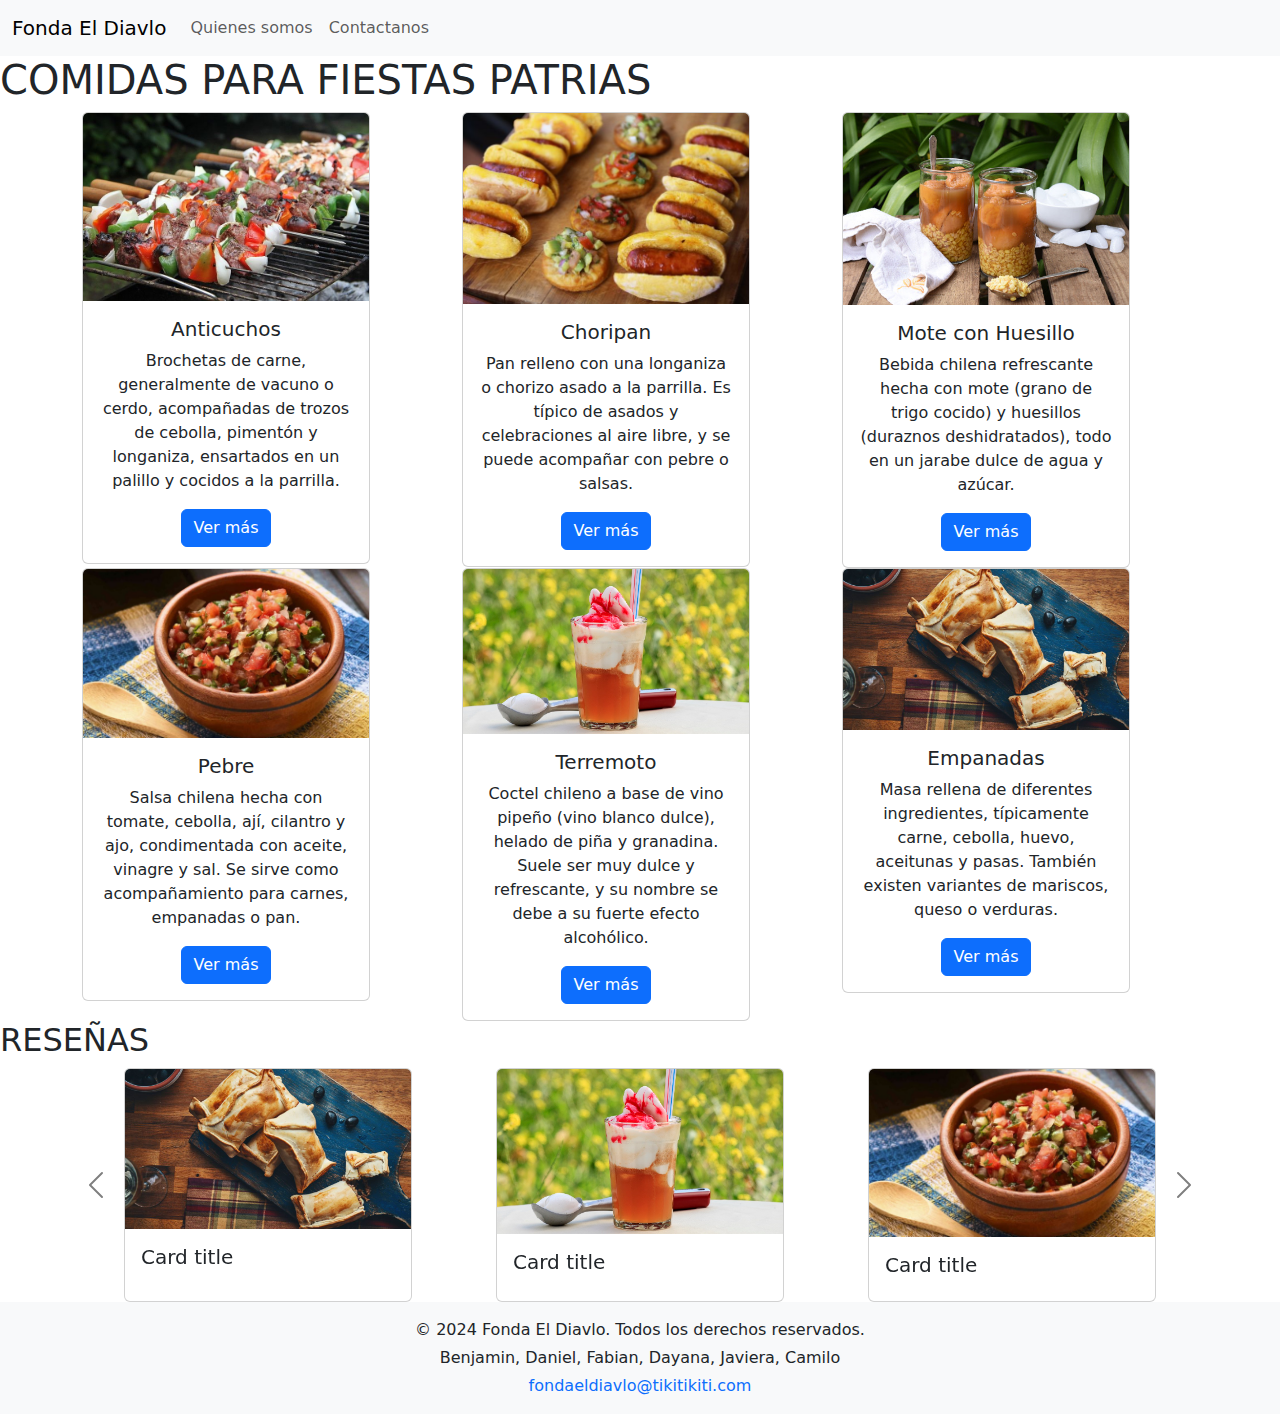
==== commit 059d9c02: "Merge branch 'main' of https://github.com/fabianvenegas/NOMBRE-DE-PRUEBA" ====
--- a/pages/index.html
+++ b/pages/index.html
@@ -81,7 +81,91 @@
       </div>
     </div>
     <h2>RESEÑAS</h2>
-    <section class="resenas">
+    <div id="carouselExampleControls" class="carousel carousel-dark slide" data-bs-ride="carousel">
+        <div class="carousel-inner">
+          <div class="carousel-item active">
+            <div class="card-wrapper container-sm d-flex  justify-content-around">
+            <div class="card  " style="width: 18rem;">
+        <img src="../img/receta-empanadas.jpg" class="card-img-top" alt="...">
+        <div class="card-body">
+          <h5 class="card-title">Card title</h5>
+          
+        </div>
+      </div><div class="card" style="width: 18rem;">
+        <img src="../img/receta-terremoto.jpg" class="card-img-top" alt="...">
+        <div class="card-body">
+          <h5 class="card-title">Card title</h5>
+          
+        </div>
+              </div>
+              <div class="card" style="width: 18rem;">
+        <img src="../img/receta-pebre.png" class="card-img-top" alt="...">
+        <div class="card-body">
+          <h5 class="card-title">Card title</h5>
+          
+        </div>
+      </div>
+      </div>
+          </div>
+          <div class="carousel-item">
+            <div class="card-wrapper container-sm d-flex   justify-content-around">
+            <div class="card  " style="width: 18rem;">
+        <img src="../img/receta-mote.jpg" class="card-img-top" alt="...">
+        <div class="card-body">
+          <h5 class="card-title">Card title</h5>
+          
+        </div>
+      </div><div class="card" style="width: 18rem;">
+        <img src="../img/receta-choripan.jpg" class="card-img-top" alt="...">
+        <div class="card-body">
+          <h5 class="card-title">Card title</h5>
+          
+        </div>
+              </div>
+              <div class="card" style="width: 18rem;">
+        <img src="../img/Receta-anticuchos.jpg" class="card-img-top" alt="...">
+        <div class="card-body">
+          <h5 class="card-title">Card title</h5>
+          
+        </div>
+      </div>
+          </div>
+          </div>
+          <div class="carousel-item">
+            <div class="card-wrapper container-sm d-flex  justify-content-around">
+            <div class="card " style="width: 18rem;">
+        <img src="../img/persona-1.jpg" class="card-img-top foto-cliente" alt="...">
+        <div class="card-body">
+          <h5 class="card-title">Card title</h5>
+          
+        </div>
+      </div>
+              <div class="card" style="width: 18rem;">
+        <img src="../img/persona-2.jpg" class="card-img-top" alt="...">
+        <div class="card-body">
+          <h5 class="card-title">Card title</h5>
+          
+        </div>
+              </div>
+              <div class="card" style="width: 18rem;">
+        <img src="../img/persona-3.jpg" class="card-img-top" alt="...">
+        <div class="card-body">
+          <h5 class="card-title">Card title</h5>
+          
+        </div>
+      </div>
+          </div>
+        </div>
+        <button class="carousel-control-prev" type="button" data-bs-target="#carouselExampleControls" data-bs-slide="prev">
+          <span class="carousel-control-prev-icon" aria-hidden="true"></span>
+          <span class="visually-hidden">Previous</span>
+        </button>
+        <button class="carousel-control-next" type="button" data-bs-target="#carouselExampleControls" data-bs-slide="next">
+          <span class="carousel-control-next-icon" aria-hidden="true"></span>
+          <span class="visually-hidden">Next</span>
+        </button>
+      </div>
+    <!-- <section class="resenas">
         <div id="carouselExampleCaptions" class="carousel slide">
             <div class="carousel-indicators">
               <button type="button" data-bs-target="#carouselExampleCaptions" data-bs-slide-to="0" class="active" aria-current="true" aria-label="Slide 1"></button>
@@ -120,7 +204,7 @@
               <span class="visually-hidden">Next</span>
             </button>
           </div>
-        </section>
+        </section> -->
     </main>
     <div id="footer"></div>
     <script src="../js/components.js"></script>
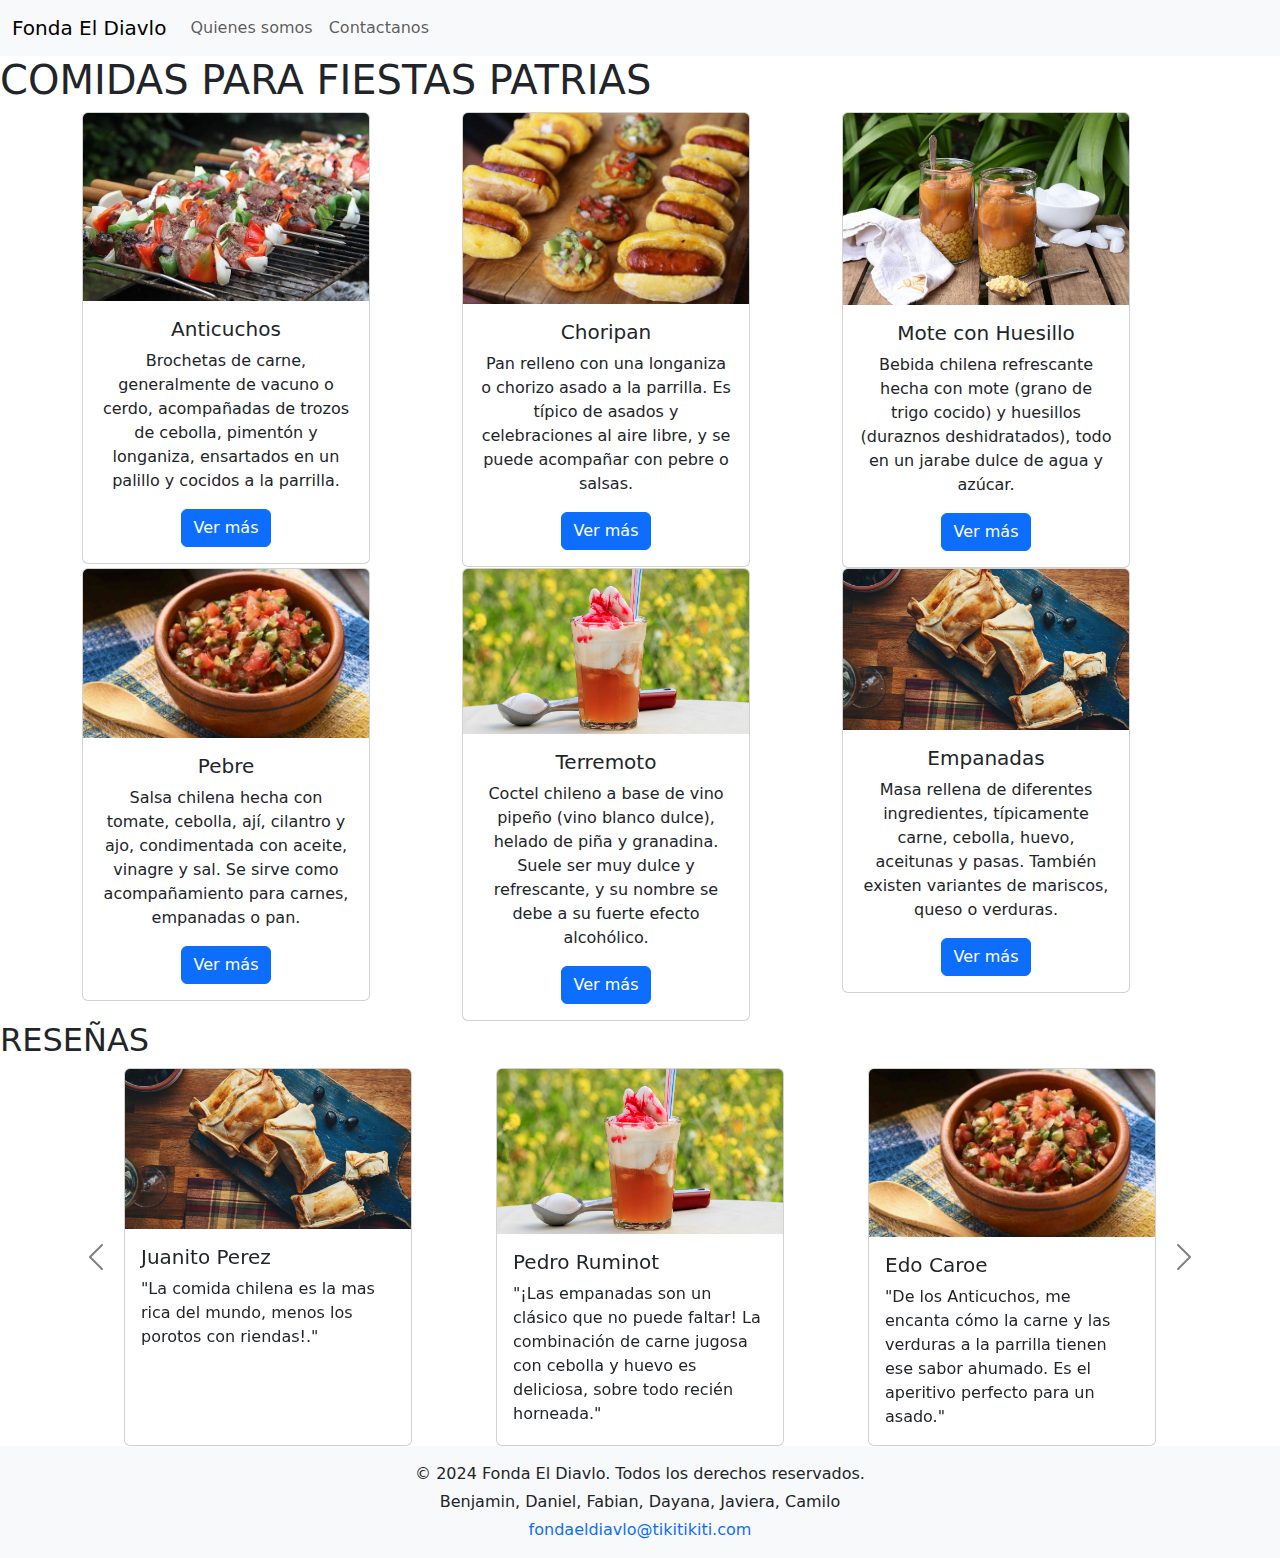
==== commit 478e3d20: "texto de reseñas" ====
--- a/pages/index.html
+++ b/pages/index.html
@@ -88,20 +88,23 @@
             <div class="card  " style="width: 18rem;">
         <img src="../img/receta-empanadas.jpg" class="card-img-top" alt="...">
         <div class="card-body">
-          <h5 class="card-title">Card title</h5>
+          <h5 class="card-title">Juanito Perez</h5>
+          <p class="card-text">"La comida chilena es la mas rica del mundo, menos los porotos con riendas!."</p>
           
         </div>
       </div><div class="card" style="width: 18rem;">
         <img src="../img/receta-terremoto.jpg" class="card-img-top" alt="...">
         <div class="card-body">
-          <h5 class="card-title">Card title</h5>
+          <h5 class="card-title">Pedro Ruminot</h5>
+          <p class="card-text">"¡Las empanadas son un clásico que no puede faltar! La combinación de carne jugosa con cebolla y huevo es deliciosa, sobre todo recién horneada."</p>
           
         </div>
               </div>
               <div class="card" style="width: 18rem;">
         <img src="../img/receta-pebre.png" class="card-img-top" alt="...">
         <div class="card-body">
-          <h5 class="card-title">Card title</h5>
+          <h5 class="card-title">Edo Caroe</h5>
+          <p class="card-text">"De los Anticuchos, me encanta cómo la carne y las verduras a la parrilla tienen ese sabor ahumado. Es el aperitivo perfecto para un asado."</p>
           
         </div>
       </div>
@@ -112,20 +115,23 @@
             <div class="card  " style="width: 18rem;">
         <img src="../img/receta-mote.jpg" class="card-img-top" alt="...">
         <div class="card-body">
-          <h5 class="card-title">Card title</h5>
+          <h5 class="card-title">Cesar Huispe</h5>
+          <p class="card-text">"El Choripan es simple pero sabroso. El chorizo a la parrilla con un buen pebre dentro del pan es una explosión de sabor."</p>
           
         </div>
       </div><div class="card" style="width: 18rem;">
         <img src="../img/receta-choripan.jpg" class="card-img-top" alt="...">
         <div class="card-body">
-          <h5 class="card-title">Card title</h5>
+          <h5 class="card-title">Claudio Michaux</h5>
+          <p class="card-text"> "¡Nada más refrescante que un Mote con Huesillo! El dulzor del huesillo y el frescor del mote es ideal después de un día de celebraciones."</p>
           
         </div>
               </div>
               <div class="card" style="width: 18rem;">
         <img src="../img/Receta-anticuchos.jpg" class="card-img-top" alt="...">
         <div class="card-body">
-          <h5 class="card-title">Card title</h5>
+          <h5 class="card-title">Ignacio Socias</h5>
+          <p class="card-text">"Terremoto, este coctel es peligroso, pero delicioso. El vino pipeño con helado de piña es dulce y refrescante, ¡imposible tomar solo uno!"</p>
           
         </div>
       </div>
@@ -136,21 +142,24 @@
             <div class="card " style="width: 18rem;">
         <img src="../img/persona-1.jpg" class="card-img-top foto-cliente" alt="...">
         <div class="card-body">
-          <h5 class="card-title">Card title</h5>
+          <h5 class="card-title">Isidora Morales</h5>
+          <p class="card-text">"Me encanta la versatilidad de las sopaipillas. Las puedes comer con pebre o endulzadas con chancaca, ¡una delicia!"</p>
           
         </div>
       </div>
               <div class="card" style="width: 18rem;">
         <img src="../img/persona-2.jpg" class="card-img-top" alt="...">
         <div class="card-body">
-          <h5 class="card-title">Card title</h5>
+          <h5 class="card-title">Valentina Rios</h5>
+          <p class="card-text">"El Pebre es el acompañamiento perfecto para cualquier plato. Picante, fresco y lleno de sabor, ideal para empanadas o carnes."</p>
           
         </div>
               </div>
               <div class="card" style="width: 18rem;">
         <img src="../img/persona-3.jpg" class="card-img-top" alt="...">
         <div class="card-body">
-          <h5 class="card-title">Card title</h5>
+          <h5 class="card-title">Lucas Guerrero</h5>
+          <p class="card-text">"No hay mejor forma de celebrar el 18 que con un buen asado. La carne queda jugosa y bien dorada."</p>
           
         </div>
       </div>
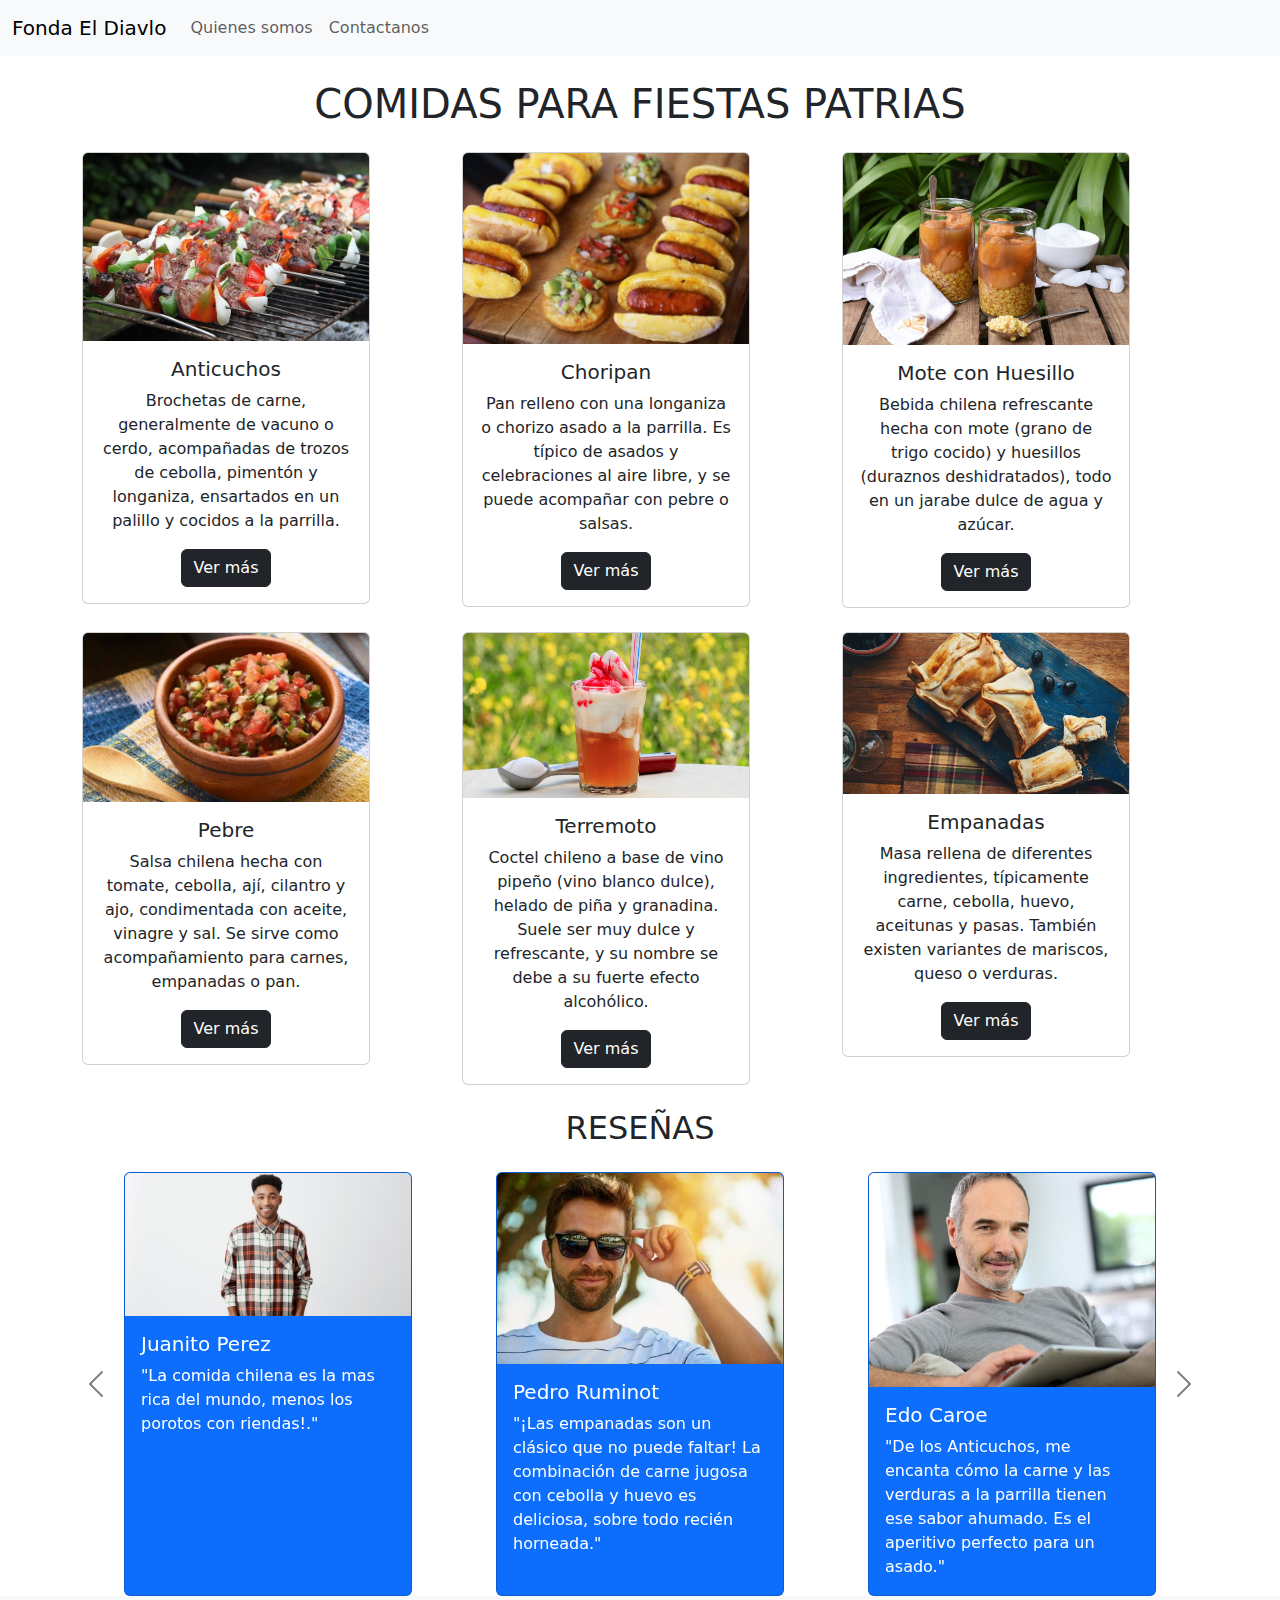
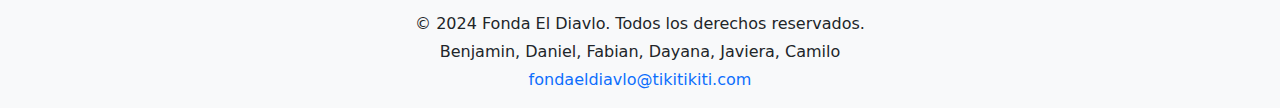
==== commit 38961b30: "estilos con bootstrap home" ====
--- a/pages/index.html
+++ b/pages/index.html
@@ -13,16 +13,16 @@
 <body>
     <div id="header"></div>
     <main>
-    <h1>COMIDAS PARA FIESTAS PATRIAS</h1>
+    <h1 class="text-center my-4 ">COMIDAS PARA FIESTAS PATRIAS</h1>
     <div class="container text-center">
-    <div class="row">
+    <div class="row mt-4 mb-2">
         <div class="col">
             <div class="card" style="width: 18rem;">
                 <img src="../img/Receta-anticuchos.jpg" class="card-img-top" alt="...">
                 <div class="card-body">
                   <h5 class="card-title">Anticuchos</h5>
                   <p class="card-text">Brochetas de carne, generalmente de vacuno o cerdo, acompañadas de trozos de cebolla, pimentón y longaniza, ensartados en un palillo y cocidos a la parrilla.</p>
-                  <a href="#" class="btn btn-primary">Ver más</a>
+                  <a href="#" class="btn btn-dark">Ver más</a>
                 </div>
               </div>
         </div>
@@ -32,7 +32,7 @@
                 <div class="card-body">
                   <h5 class="card-title">Choripan</h5>
                   <p class="card-text">Pan relleno con una longaniza o chorizo asado a la parrilla. Es típico de asados y celebraciones al aire libre, y se puede acompañar con pebre o salsas.</p>
-                  <a href="#" class="btn btn-primary">Ver más</a>
+                  <a href="#" class="btn btn-dark">Ver más</a>
                 </div>
               </div>
         </div>
@@ -42,19 +42,19 @@
                 <div class="card-body">
                   <h5 class="card-title">Mote con Huesillo</h5>
                   <p class="card-text">Bebida chilena refrescante hecha con mote (grano de trigo cocido) y huesillos (duraznos deshidratados), todo en un jarabe dulce de agua y azúcar.</p>
-                  <a href="#" class="btn btn-primary">Ver más</a>
-                </div>
-              </div>
-        </div>
-      </div>
-    <div class="row">
+                  <a href="#" class="btn btn-dark">Ver más</a>
+                </div>
+              </div>
+        </div>
+      </div>
+    <div class="row mt-4 mb-2">
         <div class="col">
             <div class="card" style="width: 18rem;">
                 <img src="../img/receta-pebre.png" class="card-img-top" alt="...">
                 <div class="card-body">
                   <h5 class="card-title">Pebre</h5>
                   <p class="card-text">Salsa chilena hecha con tomate, cebolla, ají, cilantro y ajo, condimentada con aceite, vinagre y sal. Se sirve como acompañamiento para carnes, empanadas o pan.</p>
-                  <a href="#" class="btn btn-primary">Ver más</a>
+                  <a href="#" class="btn btn-dark">Ver más</a>
                 </div>
               </div>
         </div>
@@ -64,7 +64,7 @@
                 <div class="card-body">
                   <h5 class="card-title">Terremoto</h5>
                   <p class="card-text">Coctel chileno a base de vino pipeño (vino blanco dulce), helado de piña y granadina. Suele ser muy dulce y refrescante, y su nombre se debe a su fuerte efecto alcohólico.</p>
-                  <a href="#" class="btn btn-primary">Ver más</a>
+                  <a href="#" class="btn btn-dark">Ver más</a>
                 </div>
               </div>
         </div>
@@ -74,34 +74,34 @@
                 <div class="card-body">
                   <h5 class="card-title">Empanadas</h5>
                   <p class="card-text">Masa rellena de diferentes ingredientes, típicamente carne, cebolla, huevo, aceitunas y pasas. También existen variantes de mariscos, queso o verduras.</p>
-                  <a href="#" class="btn btn-primary">Ver más</a>
+                  <a href="#" class="btn btn-dark">Ver más</a>
                 </div>
               </div>
         </div>
       </div>
     </div>
-    <h2>RESEÑAS</h2>
+    <h2 class="text-center text-center my-4">RESEÑAS</h2>
     <div id="carouselExampleControls" class="carousel carousel-dark slide" data-bs-ride="carousel">
         <div class="carousel-inner">
           <div class="carousel-item active">
             <div class="card-wrapper container-sm d-flex  justify-content-around">
-            <div class="card  " style="width: 18rem;">
-        <img src="../img/receta-empanadas.jpg" class="card-img-top" alt="...">
+            <div class="card bg-primary text-white " style="width: 18rem;">
+        <img src="../img/persona-1.jpg" class="card-img-top" alt="...">
         <div class="card-body">
           <h5 class="card-title">Juanito Perez</h5>
           <p class="card-text">"La comida chilena es la mas rica del mundo, menos los porotos con riendas!."</p>
           
         </div>
-      </div><div class="card" style="width: 18rem;">
-        <img src="../img/receta-terremoto.jpg" class="card-img-top" alt="...">
+      </div><div class="card bg-primary text-white" style="width: 18rem;">
+        <img src="../img/persona-4.jpeg" class="card-img-top" alt="...">
         <div class="card-body">
           <h5 class="card-title">Pedro Ruminot</h5>
           <p class="card-text">"¡Las empanadas son un clásico que no puede faltar! La combinación de carne jugosa con cebolla y huevo es deliciosa, sobre todo recién horneada."</p>
           
         </div>
               </div>
-              <div class="card" style="width: 18rem;">
-        <img src="../img/receta-pebre.png" class="card-img-top" alt="...">
+              <div class="card bg-primary text-white" style="width: 18rem;">
+        <img src="../img/persona-5.jpg" class="card-img-top" alt="...">
         <div class="card-body">
           <h5 class="card-title">Edo Caroe</h5>
           <p class="card-text">"De los Anticuchos, me encanta cómo la carne y las verduras a la parrilla tienen ese sabor ahumado. Es el aperitivo perfecto para un asado."</p>
@@ -112,23 +112,23 @@
           </div>
           <div class="carousel-item">
             <div class="card-wrapper container-sm d-flex   justify-content-around">
-            <div class="card  " style="width: 18rem;">
-        <img src="../img/receta-mote.jpg" class="card-img-top" alt="...">
+            <div class="card bg-primary text-white " style="width: 18rem;">
+        <img src="../img/persona-6.jpg" class="card-img-top" alt="...">
         <div class="card-body">
           <h5 class="card-title">Cesar Huispe</h5>
           <p class="card-text">"El Choripan es simple pero sabroso. El chorizo a la parrilla con un buen pebre dentro del pan es una explosión de sabor."</p>
           
         </div>
-      </div><div class="card" style="width: 18rem;">
-        <img src="../img/receta-choripan.jpg" class="card-img-top" alt="...">
+      </div><div class="card bg-primary text-white" style="width: 18rem;">
+        <img src="../img/persona-7.jpg" class="card-img-top" alt="...">
         <div class="card-body">
           <h5 class="card-title">Claudio Michaux</h5>
           <p class="card-text"> "¡Nada más refrescante que un Mote con Huesillo! El dulzor del huesillo y el frescor del mote es ideal después de un día de celebraciones."</p>
           
         </div>
               </div>
-              <div class="card" style="width: 18rem;">
-        <img src="../img/Receta-anticuchos.jpg" class="card-img-top" alt="...">
+              <div class="card bg-primary text-white" style="width: 18rem;">
+        <img src="../img/persona-8.jpg" class="card-img-top" alt="...">
         <div class="card-body">
           <h5 class="card-title">Ignacio Socias</h5>
           <p class="card-text">"Terremoto, este coctel es peligroso, pero delicioso. El vino pipeño con helado de piña es dulce y refrescante, ¡imposible tomar solo uno!"</p>
@@ -139,24 +139,24 @@
           </div>
           <div class="carousel-item">
             <div class="card-wrapper container-sm d-flex  justify-content-around">
-            <div class="card " style="width: 18rem;">
-        <img src="../img/persona-1.jpg" class="card-img-top foto-cliente" alt="...">
+            <div class="card bg-primary text-white" style="width: 18rem;">
+        <img src="../img/persona-2.jpg" class="card-img-top foto-cliente" alt="...">
         <div class="card-body">
           <h5 class="card-title">Isidora Morales</h5>
           <p class="card-text">"Me encanta la versatilidad de las sopaipillas. Las puedes comer con pebre o endulzadas con chancaca, ¡una delicia!"</p>
           
         </div>
       </div>
-              <div class="card" style="width: 18rem;">
-        <img src="../img/persona-2.jpg" class="card-img-top" alt="...">
+              <div class="card bg-primary text-white" style="width: 18rem;">
+        <img src="../img/persona-3.jpg" class="card-img-top" alt="...">
         <div class="card-body">
           <h5 class="card-title">Valentina Rios</h5>
           <p class="card-text">"El Pebre es el acompañamiento perfecto para cualquier plato. Picante, fresco y lleno de sabor, ideal para empanadas o carnes."</p>
           
         </div>
               </div>
-              <div class="card" style="width: 18rem;">
-        <img src="../img/persona-3.jpg" class="card-img-top" alt="...">
+              <div class="card bg-primary text-white" style="width: 18rem;">
+        <img src="../img/persona-9.jpg" class="card-img-top" alt="...">
         <div class="card-body">
           <h5 class="card-title">Lucas Guerrero</h5>
           <p class="card-text">"No hay mejor forma de celebrar el 18 que con un buen asado. La carne queda jugosa y bien dorada."</p>
